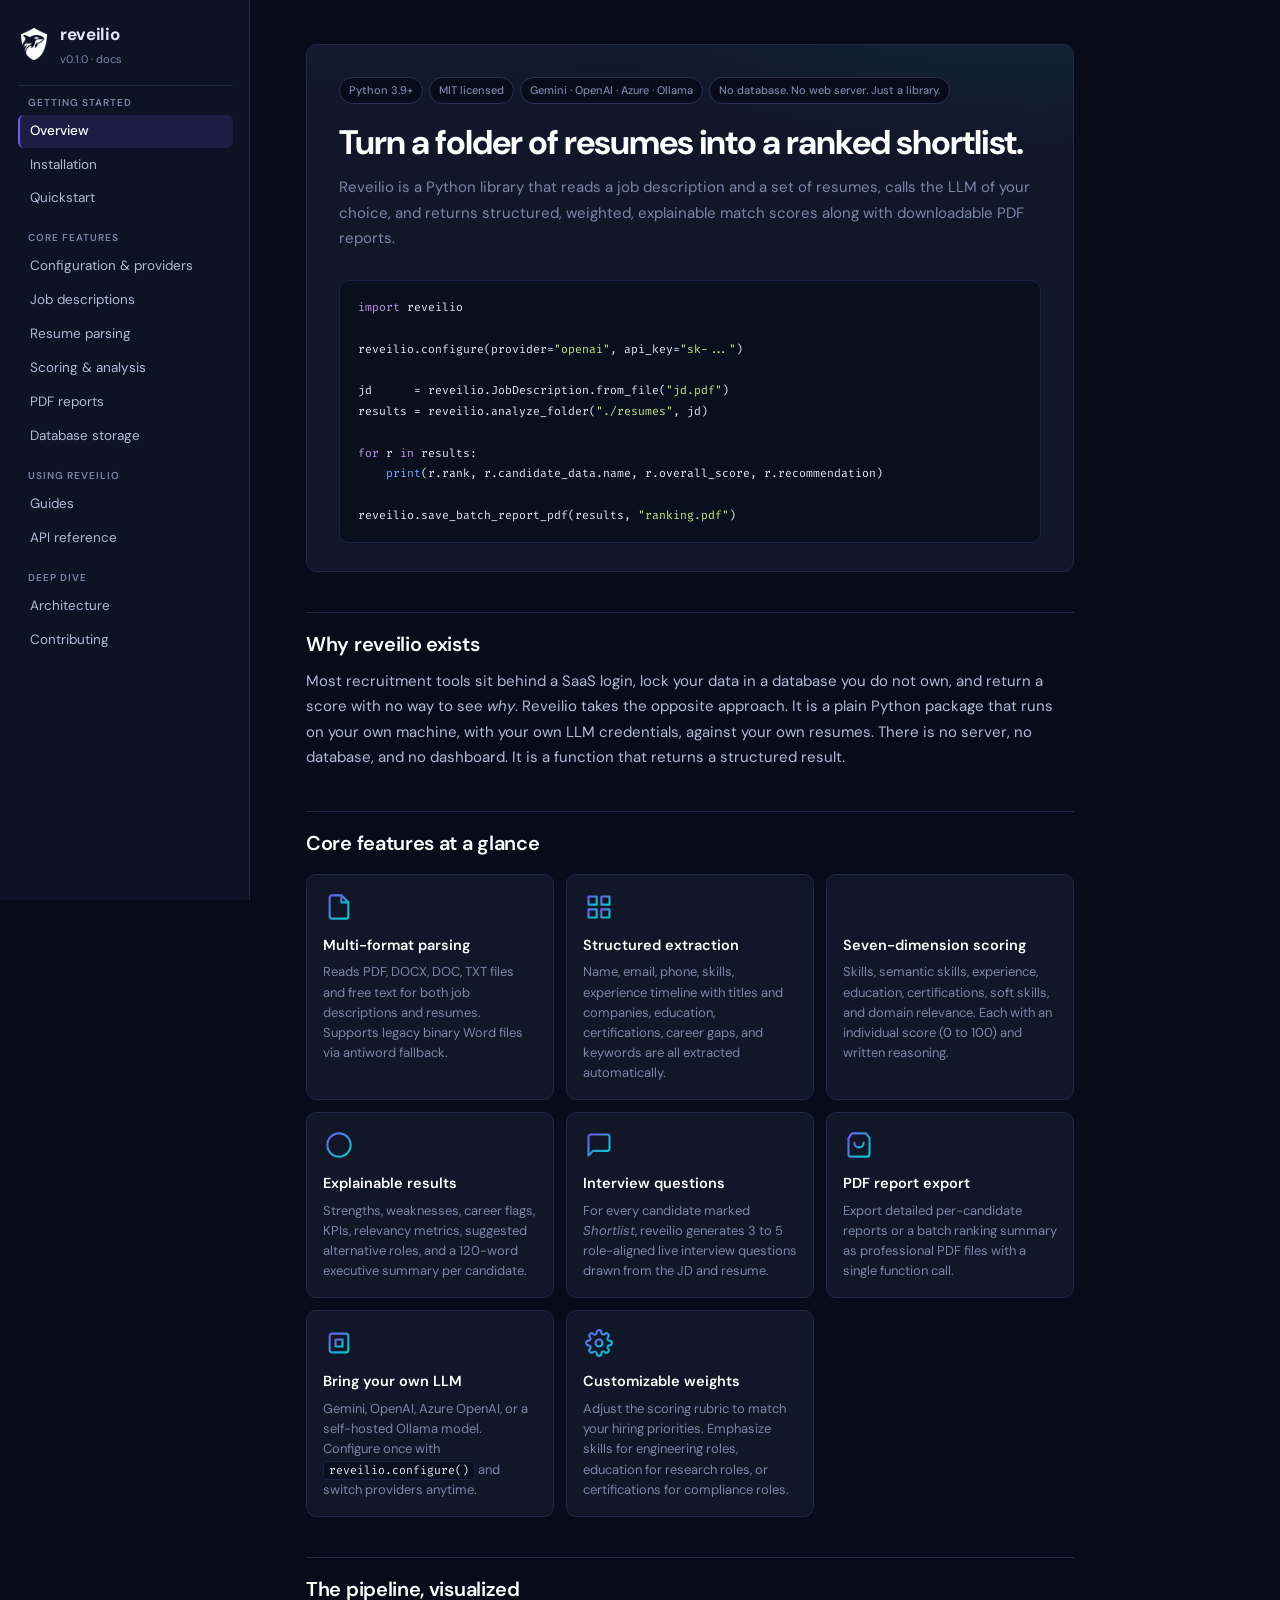
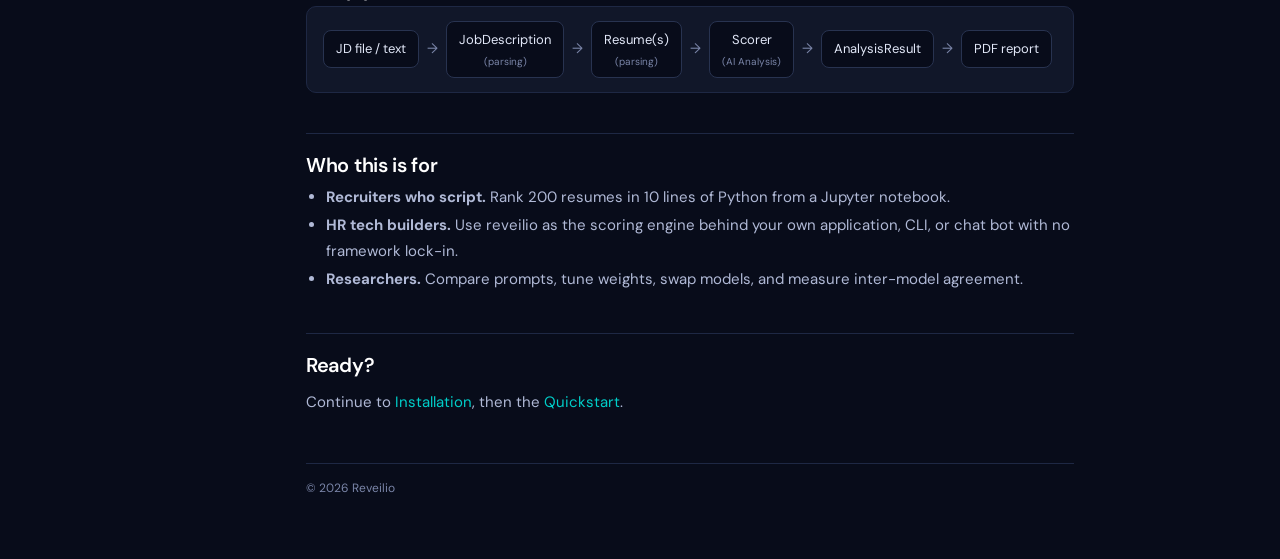
==== docs/index.html @ 4799bc82 "feat: add database storage support (SQLite, PostgreSQL, MySQL, MongoDB)   - Add reveilio.connect_db(" ====
<!doctype html>
<html lang="en">
<head>
<meta charset="utf-8" />
<meta name="viewport" content="width=device-width, initial-scale=1" />
<title>Reveilio: LLM-powered resume scoring</title>
<link rel="icon" type="image/png" href="assets/logo.png" />
<link rel="stylesheet" href="assets/style.css" />
</head>
<body>
<div class="layout">
  <aside class="sidebar">
    <div class="brand">
      <img class="logo" src="assets/logo.png" alt="Reveilio logo" />
      <div>
        <h1>reveilio</h1>
        <small>v0.1.0 · docs</small>
      </div>
    </div>
    <nav>
      <div class="section-label">Getting started</div>
      <ul>
        <li><a class="active" href="index.html">Overview</a></li>
        <li><a href="installation.html">Installation</a></li>
        <li><a href="quickstart.html">Quickstart</a></li>
      </ul>
      <div class="section-label">Core features</div>
      <ul>
        <li><a href="configuration.html">Configuration &amp; providers</a></li>
        <li><a href="job-descriptions.html">Job descriptions</a></li>
        <li><a href="resume-parsing.html">Resume parsing</a></li>
        <li><a href="scoring.html">Scoring &amp; analysis</a></li>
        <li><a href="reports.html">PDF reports</a></li>
        <li><a href="database.html">Database storage</a></li>
      </ul>
      <div class="section-label">Using reveilio</div>
      <ul>
        <li><a href="guides.html">Guides</a></li>
        <li><a href="api-reference.html">API reference</a></li>
      </ul>
      <div class="section-label">Deep dive</div>
      <ul>
        <li><a href="architecture.html">Architecture</a></li>
        <li><a href="contributing.html">Contributing</a></li>
      </ul>
    </nav>
  </aside>

  <main>
    <section class="hero">
      <div class="badges">
        <span class="badge">Python 3.9+</span>
        <span class="badge">MIT licensed</span>
        <span class="badge">Gemini &middot; OpenAI &middot; Azure &middot; Ollama</span>
        <span class="badge">No database. No web server. Just a library.</span>
      </div>
      <h1>Turn a folder of resumes into a ranked shortlist.</h1>
      <p class="subtitle">
        Reveilio is a Python library that reads a job description and a set of resumes,
        calls the LLM of your choice, and returns structured, weighted, explainable
        match scores along with downloadable PDF reports.
      </p>

<pre><code><span class="tok-k">import</span> reveilio

reveilio.configure(provider=<span class="tok-s">"openai"</span>, api_key=<span class="tok-s">"sk-..."</span>)

jd      = reveilio.JobDescription.from_file(<span class="tok-s">"jd.pdf"</span>)
results = reveilio.analyze_folder(<span class="tok-s">"./resumes"</span>, jd)

<span class="tok-k">for</span> r <span class="tok-k">in</span> results:
    <span class="tok-f">print</span>(r.rank, r.candidate_data.name, r.overall_score, r.recommendation)

reveilio.save_batch_report_pdf(results, <span class="tok-s">"ranking.pdf"</span>)</code></pre>
    </section>

    <h2>Why reveilio exists</h2>
    <p>
      Most recruitment tools sit behind a SaaS login, lock your data in a database you
      do not own, and return a score with no way to see <em>why</em>. Reveilio takes
      the opposite approach. It is a plain Python package that runs on your own machine,
      with your own LLM credentials, against your own resumes. There is no server, no
      database, and no dashboard. It is a function that returns a structured result.
    </p>

    <h2>Core features at a glance</h2>
    <div class="card-grid">
      <div class="card">
        <div class="icon"><svg xmlns="http://www.w3.org/2000/svg" viewBox="0 0 24 24" fill="none" stroke="url(#ig1)" stroke-width="1.8" stroke-linecap="round" stroke-linejoin="round"><defs><linearGradient id="ig1" x1="0" y1="0" x2="1" y2="1"><stop offset="0%" stop-color="#6c5ce7"/><stop offset="100%" stop-color="#00cec9"/></linearGradient></defs><path d="M14 2H6a2 2 0 0 0-2 2v16a2 2 0 0 0 2 2h12a2 2 0 0 0 2-2V8z"/><polyline points="14 2 14 8 20 8"/><line x1="16" y1="13" x2="8" y2="13"/><line x1="16" y1="17" x2="8" y2="17"/><polyline points="10 9 9 9 8 9"/></svg></div>
        <h3>Multi-format parsing</h3>
        <p>Reads PDF, DOCX, DOC, TXT files and free text for both job descriptions and resumes. Supports legacy binary Word files via antiword fallback.</p>
      </div>
      <div class="card">
        <div class="icon"><svg xmlns="http://www.w3.org/2000/svg" viewBox="0 0 24 24" fill="none" stroke="url(#ig2)" stroke-width="1.8" stroke-linecap="round" stroke-linejoin="round"><defs><linearGradient id="ig2" x1="0" y1="0" x2="1" y2="1"><stop offset="0%" stop-color="#6c5ce7"/><stop offset="100%" stop-color="#00cec9"/></linearGradient></defs><rect x="3" y="3" width="7" height="7"/><rect x="14" y="3" width="7" height="7"/><rect x="14" y="14" width="7" height="7"/><rect x="3" y="14" width="7" height="7"/></svg></div>
        <h3>Structured extraction</h3>
        <p>Name, email, phone, skills, experience timeline with titles and companies, education, certifications, career gaps, and keywords are all extracted automatically.</p>
      </div>
      <div class="card">
        <div class="icon"><svg xmlns="http://www.w3.org/2000/svg" viewBox="0 0 24 24" fill="none" stroke="url(#ig3)" stroke-width="1.8" stroke-linecap="round" stroke-linejoin="round"><defs><linearGradient id="ig3" x1="0" y1="0" x2="1" y2="1"><stop offset="0%" stop-color="#6c5ce7"/><stop offset="100%" stop-color="#00cec9"/></linearGradient></defs><line x1="18" y1="20" x2="18" y2="10"/><line x1="12" y1="20" x2="12" y2="4"/><line x1="6" y1="20" x2="6" y2="14"/></svg></div>
        <h3>Seven-dimension scoring</h3>
        <p>Skills, semantic skills, experience, education, certifications, soft skills, and domain relevance. Each with an individual score (0 to 100) and written reasoning.</p>
      </div>
      <div class="card">
        <div class="icon"><svg xmlns="http://www.w3.org/2000/svg" viewBox="0 0 24 24" fill="none" stroke="url(#ig4)" stroke-width="1.8" stroke-linecap="round" stroke-linejoin="round"><defs><linearGradient id="ig4" x1="0" y1="0" x2="1" y2="1"><stop offset="0%" stop-color="#6c5ce7"/><stop offset="100%" stop-color="#00cec9"/></linearGradient></defs><circle cx="12" cy="12" r="10"/><line x1="12" y1="16" x2="12" y2="12"/><line x1="12" y1="8" x2="12.01" y2="8"/></svg></div>
        <h3>Explainable results</h3>
        <p>Strengths, weaknesses, career flags, KPIs, relevancy metrics, suggested alternative roles, and a 120-word executive summary per candidate.</p>
      </div>
      <div class="card">
        <div class="icon"><svg xmlns="http://www.w3.org/2000/svg" viewBox="0 0 24 24" fill="none" stroke="url(#ig5)" stroke-width="1.8" stroke-linecap="round" stroke-linejoin="round"><defs><linearGradient id="ig5" x1="0" y1="0" x2="1" y2="1"><stop offset="0%" stop-color="#6c5ce7"/><stop offset="100%" stop-color="#00cec9"/></linearGradient></defs><path d="M21 15a2 2 0 0 1-2 2H7l-4 4V5a2 2 0 0 1 2-2h14a2 2 0 0 1 2 2z"/></svg></div>
        <h3>Interview questions</h3>
        <p>For every candidate marked <em>Shortlist</em>, reveilio generates 3 to 5 role-aligned live interview questions drawn from the JD and resume.</p>
      </div>
      <div class="card">
        <div class="icon"><svg xmlns="http://www.w3.org/2000/svg" viewBox="0 0 24 24" fill="none" stroke="url(#ig6)" stroke-width="1.8" stroke-linecap="round" stroke-linejoin="round"><defs><linearGradient id="ig6" x1="0" y1="0" x2="1" y2="1"><stop offset="0%" stop-color="#6c5ce7"/><stop offset="100%" stop-color="#00cec9"/></linearGradient></defs><path d="M6 2L3 6v14a2 2 0 0 0 2 2h14a2 2 0 0 0 2-2V6l-3-4z"/><line x1="3" y1="6" x2="21" y2="6"/><path d="M16 10a4 4 0 0 1-8 0"/></svg></div>
        <h3>PDF report export</h3>
        <p>Export detailed per-candidate reports or a batch ranking summary as professional PDF files with a single function call.</p>
      </div>
      <div class="card">
        <div class="icon"><svg xmlns="http://www.w3.org/2000/svg" viewBox="0 0 24 24" fill="none" stroke="url(#ig7)" stroke-width="1.8" stroke-linecap="round" stroke-linejoin="round"><defs><linearGradient id="ig7" x1="0" y1="0" x2="1" y2="1"><stop offset="0%" stop-color="#6c5ce7"/><stop offset="100%" stop-color="#00cec9"/></linearGradient></defs><rect x="4" y="4" width="16" height="16" rx="2" ry="2"/><rect x="9" y="9" width="6" height="6"/><line x1="9" y1="1" x2="9" y2="4"/><line x1="15" y1="1" x2="15" y2="4"/><line x1="9" y1="20" x2="9" y2="23"/><line x1="15" y1="20" x2="15" y2="23"/><line x1="20" y1="9" x2="23" y2="9"/><line x1="20" y1="14" x2="23" y2="14"/><line x1="1" y1="9" x2="4" y2="9"/><line x1="1" y1="14" x2="4" y2="14"/></svg></div>
        <h3>Bring your own LLM</h3>
        <p>Gemini, OpenAI, Azure OpenAI, or a self-hosted Ollama model. Configure once with <code>reveilio.configure()</code> and switch providers anytime.</p>
      </div>
      <div class="card">
        <div class="icon"><svg xmlns="http://www.w3.org/2000/svg" viewBox="0 0 24 24" fill="none" stroke="url(#ig8)" stroke-width="1.8" stroke-linecap="round" stroke-linejoin="round"><defs><linearGradient id="ig8" x1="0" y1="0" x2="1" y2="1"><stop offset="0%" stop-color="#6c5ce7"/><stop offset="100%" stop-color="#00cec9"/></linearGradient></defs><circle cx="12" cy="12" r="3"/><path d="M19.4 15a1.65 1.65 0 0 0 .33 1.82l.06.06a2 2 0 0 1-2.83 2.83l-.06-.06a1.65 1.65 0 0 0-1.82-.33 1.65 1.65 0 0 0-1 1.51V21a2 2 0 0 1-4 0v-.09A1.65 1.65 0 0 0 9 19.4a1.65 1.65 0 0 0-1.82.33l-.06.06a2 2 0 0 1-2.83-2.83l.06-.06A1.65 1.65 0 0 0 4.68 15a1.65 1.65 0 0 0-1.51-1H3a2 2 0 0 1 0-4h.09A1.65 1.65 0 0 0 4.6 9a1.65 1.65 0 0 0-.33-1.82l-.06-.06a2 2 0 0 1 2.83-2.83l.06.06A1.65 1.65 0 0 0 9 4.68a1.65 1.65 0 0 0 1-1.51V3a2 2 0 0 1 4 0v.09a1.65 1.65 0 0 0 1 1.51 1.65 1.65 0 0 0 1.82-.33l.06-.06a2 2 0 0 1 2.83 2.83l-.06.06A1.65 1.65 0 0 0 19.4 9a1.65 1.65 0 0 0 1.51 1H21a2 2 0 0 1 0 4h-.09a1.65 1.65 0 0 0-1.51 1z"/></svg></div>
        <h3>Customizable weights</h3>
        <p>Adjust the scoring rubric to match your hiring priorities. Emphasize skills for engineering roles, education for research roles, or certifications for compliance roles.</p>
      </div>
    </div>

    <h2>The pipeline, visualized</h2>
    <div class="flow">
      <div class="step">JD file / text</div>
      <div class="arrow">&#8594;</div>
      <div class="step">JobDescription<br/><small>(parsing)</small></div>
      <div class="arrow">&#8594;</div>
      <div class="step">Resume(s)<br/><small>(parsing)</small></div>
      <div class="arrow">&#8594;</div>
      <div class="step">Scorer<br/><small>(AI Analysis)</small></div>
      <div class="arrow">&#8594;</div>
      <div class="step">AnalysisResult</div>
      <div class="arrow">&#8594;</div>
      <div class="step">PDF report</div>
    </div>

    <h2>Who this is for</h2>
    <ul>
      <li><strong>Recruiters who script.</strong> Rank 200 resumes in 10 lines of Python from a Jupyter notebook.</li>
      <li><strong>HR tech builders.</strong> Use reveilio as the scoring engine behind your own application, CLI, or chat bot with no framework lock-in.</li>
      <li><strong>Researchers.</strong> Compare prompts, tune weights, swap models, and measure inter-model agreement.</li>
    </ul>

    <h2>Ready?</h2>
    <p>Continue to <a href="installation.html">Installation</a>, then the <a href="quickstart.html">Quickstart</a>.</p>

    <footer>&copy; 2026 Reveilio</footer>
  </main>
</div>
<script>
document.addEventListener('DOMContentLoaded', function() {
  document.querySelectorAll('pre').forEach(function(pre) {
    var btn = document.createElement('button');
    btn.className = 'copy-btn';
    btn.textContent = 'Copy';
    btn.addEventListener('click', function() {
      var code = pre.querySelector('code');
      var text = (code || pre).textContent;
      navigator.clipboard.writeText(text).then(function() {
        btn.textContent = 'Copied';
        btn.classList.add('copied');
        setTimeout(function() {
          btn.textContent = 'Copy';
          btn.classList.remove('copied');
        }, 1500);
      });
    });
    pre.appendChild(btn);
  });
});
</script>
</body>
</html>
---- docs/assets/style.css ----
/* Reveilio docs */
@import url('https://fonts.googleapis.com/css2?family=DM+Sans:ital,opsz,wght@0,9..40,300;0,9..40,400;0,9..40,500;0,9..40,600;0,9..40,700;1,9..40,400&family=Fira+Code:wght@400;500&display=swap');

:root {
  --bg: #080c1a;
  --bg-soft: #0d1225;
  --panel: #111729;
  --panel-hover: #161e36;
  --border: #1e2844;
  --border-light: #283350;
  --text: #e2e8f8;
  --text-secondary: #b0b9d6;
  --muted: #7a85a8;
  --accent: #6c5ce7;
  --accent-glow: rgba(108, 92, 231, .15);
  --cyan: #00cec9;
  --cyan-glow: rgba(0, 206, 201, .12);
  --ok: #00b894;
  --warn: #fdcb6e;
  --bad: #ff6b6b;
  --code-bg: #0a0f1e;
  --code-border: #1a2240;
  --radius: 10px;
  --font: 'DM Sans', system-ui, -apple-system, sans-serif;
  --mono: 'Fira Code', 'JetBrains Mono', ui-monospace, SFMono-Regular, Menlo, monospace;
  --sidebar-w: 250px;
}

*, *::before, *::after { box-sizing: border-box; margin: 0; }

html {
  scroll-behavior: smooth;
  -webkit-font-smoothing: antialiased;
  -moz-osx-font-smoothing: grayscale;
}

body {
  background: var(--bg);
  color: var(--text);
  font-family: var(--font);
  font-size: 15px;
  line-height: 1.7;
}

a { color: var(--cyan); text-decoration: none; transition: color .15s; }
a:hover { color: #55eee8; text-decoration: none; }

::selection { background: rgba(108, 92, 231, .35); color: #fff; }

/* ============================================
   LAYOUT
   ============================================ */
.layout {
  display: grid;
  grid-template-columns: var(--sidebar-w) 1fr;
  min-height: 100vh;
}

/* ============================================
   SIDEBAR
   ============================================ */
aside.sidebar {
  background: var(--bg-soft);
  border-right: 1px solid var(--border);
  padding: 20px 16px 20px 18px;
  position: sticky;
  top: 0;
  height: 100vh;
  overflow-y: auto;
  scrollbar-width: none;          /* Firefox */
  -ms-overflow-style: none;       /* IE / Edge */
}
aside.sidebar::-webkit-scrollbar {
  display: none;                  /* Chrome / Safari */
}

.brand {
  display: flex;
  align-items: center;
  gap: 10px;
  padding-bottom: 16px;
  margin-bottom: 8px;
  border-bottom: 1px solid var(--border);
}
.brand .logo { width: 32px; height: 32px; object-fit: contain; flex-shrink: 0; }
.brand h1 { font-size: 17px; font-weight: 700; margin: 0; letter-spacing: -.02em; }
.brand small { color: var(--muted); font-size: 11px; display: block; margin-top: 1px; }

aside nav ul { list-style: none; padding: 0; margin: 0; }
aside nav li { margin: 1px 0; }
aside nav a {
  display: block;
  padding: 5px 10px;
  border-radius: 6px;
  color: var(--text-secondary);
  font-size: 13.5px;
  font-weight: 400;
  transition: all .12s;
  border-left: 2px solid transparent;
}
aside nav a:hover {
  background: var(--panel-hover);
  color: var(--text);
}
aside nav a.active {
  background: var(--accent-glow);
  color: #fff;
  font-weight: 500;
  border-left-color: var(--accent);
}
aside .section-label {
  text-transform: uppercase;
  color: var(--muted);
  font-size: 10px;
  font-weight: 600;
  letter-spacing: .1em;
  margin: 14px 0 4px 10px;
}
aside .section-label:first-of-type { margin-top: 6px; }

/* ============================================
   MAIN CONTENT
   ============================================ */
main {
  padding: 44px 56px 60px;
  max-width: 880px;
}
main h1 {
  font-size: 30px;
  font-weight: 700;
  letter-spacing: -.025em;
  margin-bottom: 4px;
  color: #fff;
}
main h2 {
  font-size: 20px;
  font-weight: 600;
  margin-top: 40px;
  padding-top: 14px;
  border-top: 1px solid var(--border);
  color: #fff;
  letter-spacing: -.015em;
}
main h3 {
  font-size: 16px;
  font-weight: 600;
  margin-top: 24px;
  color: var(--text);
}
main p { color: var(--text-secondary); margin: 8px 0; }
main li { color: var(--text-secondary); margin: 3px 0; }
main ul { padding-left: 20px; }
main ol { padding-left: 20px; }
main .subtitle {
  color: var(--muted);
  font-size: 15px;
  margin-top: 2px;
  margin-bottom: 28px;
}

/* ============================================
   HERO
   ============================================ */
.hero {
  background:
    radial-gradient(700px 200px at 5% -30%, rgba(108,92,231,.2), transparent),
    radial-gradient(500px 180px at 95% -15%, rgba(0,206,201,.12), transparent),
    var(--panel);
  border: 1px solid var(--border);
  border-radius: var(--radius);
  padding: 32px 32px 28px;
  margin-bottom: 28px;
}
.hero h1 { font-size: 34px; letter-spacing: -.03em; }
.badges { display: flex; gap: 6px; flex-wrap: wrap; margin-bottom: 10px; }
.badge {
  font-size: 11px;
  font-weight: 500;
  padding: 3px 9px;
  border-radius: 999px;
  background: var(--bg);
  border: 1px solid var(--border-light);
  color: var(--muted);
}

/* ============================================
   CODE
   ============================================ */
pre, code { font-family: var(--mono); }
code {
  background: var(--code-bg);
  border: 1px solid var(--code-border);
  padding: 1px 5px;
  border-radius: 4px;
  font-size: 0.88em;
  color: var(--text);
}
pre {
  position: relative;
  background: var(--code-bg);
  border: 1px solid var(--code-border);
  border-radius: var(--radius);
  padding: 16px 18px;
  overflow-x: auto;
  font-size: 13px;
  line-height: 1.6;
}
pre code { background: transparent; border: 0; padding: 0; }

/* Copy button */
.copy-btn {
  position: absolute;
  top: 8px;
  right: 8px;
  background: var(--panel);
  border: 1px solid var(--border-light);
  color: var(--muted);
  font-family: var(--font);
  font-size: 11px;
  font-weight: 500;
  padding: 3px 10px;
  border-radius: 5px;
  cursor: pointer;
  opacity: 0;
  transition: opacity .15s, background .15s, color .15s;
  z-index: 1;
  line-height: 1.4;
}
pre:hover .copy-btn { opacity: 1; }
.copy-btn:hover { background: var(--border-light); color: var(--text); }
.copy-btn.copied { color: var(--ok); border-color: var(--ok); }

.tok-k { color: #c792ea; }
.tok-s { color: #c3e88d; }
.tok-c { color: #546e8a; font-style: italic; }
.tok-f { color: #82aaff; }
.tok-n { color: #f78c6c; }

/* ============================================
   TABLES
   ============================================ */
table { width: 100%; border-collapse: collapse; margin: 14px 0; }
th, td {
  text-align: left;
  border-bottom: 1px solid var(--border);
  padding: 8px 10px;
  font-size: 13.5px;
}
th {
  color: var(--muted);
  font-weight: 600;
  font-size: 11px;
  text-transform: uppercase;
  letter-spacing: .07em;
}
td { color: var(--text-secondary); }

/* ============================================
   CARDS
   ============================================ */
.card-grid {
  display: grid;
  grid-template-columns: repeat(auto-fit, minmax(220px, 1fr));
  gap: 12px;
  margin: 14px 0 8px;
}
.card {
  background: var(--panel);
  border: 1px solid var(--border);
  border-radius: var(--radius);
  padding: 16px;
  transition: border-color .2s, transform .2s;
}
.card:hover {
  border-color: var(--border-light);
  transform: translateY(-1px);
}
.card h3 { margin: 0 0 5px; font-size: 14.5px; color: #fff; }
.card p { margin: 0; color: var(--muted); font-size: 13px; line-height: 1.55; }
.card .icon {
  width: 32px; height: 32px;
  margin-bottom: 10px;
  display: flex;
  align-items: center;
  justify-content: center;
}
.card .icon svg {
  width: 28px; height: 28px;
}

/* ============================================
   CALLOUTS
   ============================================ */
.note, .warn, .tip {
  border-left: 3px solid var(--accent);
  background: var(--accent-glow);
  padding: 10px 14px;
  border-radius: 6px;
  margin: 14px 0;
  font-size: 14px;
}
.warn { border-color: var(--warn); background: rgba(253,203,110,.06); }
.tip  { border-color: var(--ok);   background: rgba(0,184,148,.06); }
.note strong, .warn strong, .tip strong { color: #fff; }

/* ============================================
   FLOW DIAGRAM
   ============================================ */
.flow {
  display: flex;
  gap: 8px;
  align-items: center;
  flex-wrap: wrap;
  background: var(--panel);
  border: 1px solid var(--border);
  border-radius: var(--radius);
  padding: 14px 16px;
}
.flow .step {
  background: var(--bg);
  border: 1px solid var(--border-light);
  padding: 7px 12px;
  border-radius: 8px;
  font-size: 13px;
  text-align: center;
  color: var(--text);
}
.flow .step small { display: block; font-size: 10px; color: var(--muted); margin-top: 2px; }
.flow .arrow { color: var(--muted); font-size: 14px; }

/* ============================================
   API SIGNATURES
   ============================================ */
.sig {
  background: var(--code-bg);
  border: 1px solid var(--code-border);
  border-radius: 8px;
  padding: 12px 14px;
  font-family: var(--mono);
  font-size: 13px;
  margin: 8px 0 12px;
  line-height: 1.55;
  overflow-x: auto;
}
.sig .name { color: #82aaff; }
.sig .type { color: #c792ea; }

/* ============================================
   MISC
   ============================================ */
.kbd {
  font-family: var(--mono);
  font-size: 11px;
  border: 1px solid var(--border);
  background: var(--bg-soft);
  padding: 2px 5px;
  border-radius: 3px;
  color: var(--muted);
}

footer {
  margin-top: 48px;
  padding-top: 14px;
  border-top: 1px solid var(--border);
  color: var(--muted);
  font-size: 12px;
}

/* ============================================
   RESPONSIVE
   ============================================ */
@media (max-width: 900px) {
  .layout { grid-template-columns: 1fr; }
  aside.sidebar {
    position: static;
    height: auto;
    border-right: 0;
    border-bottom: 1px solid var(--border);
    padding: 16px;
  }
  main { padding: 24px 20px; }
  .hero h1 { font-size: 26px; }
  main h1 { font-size: 24px; }
}
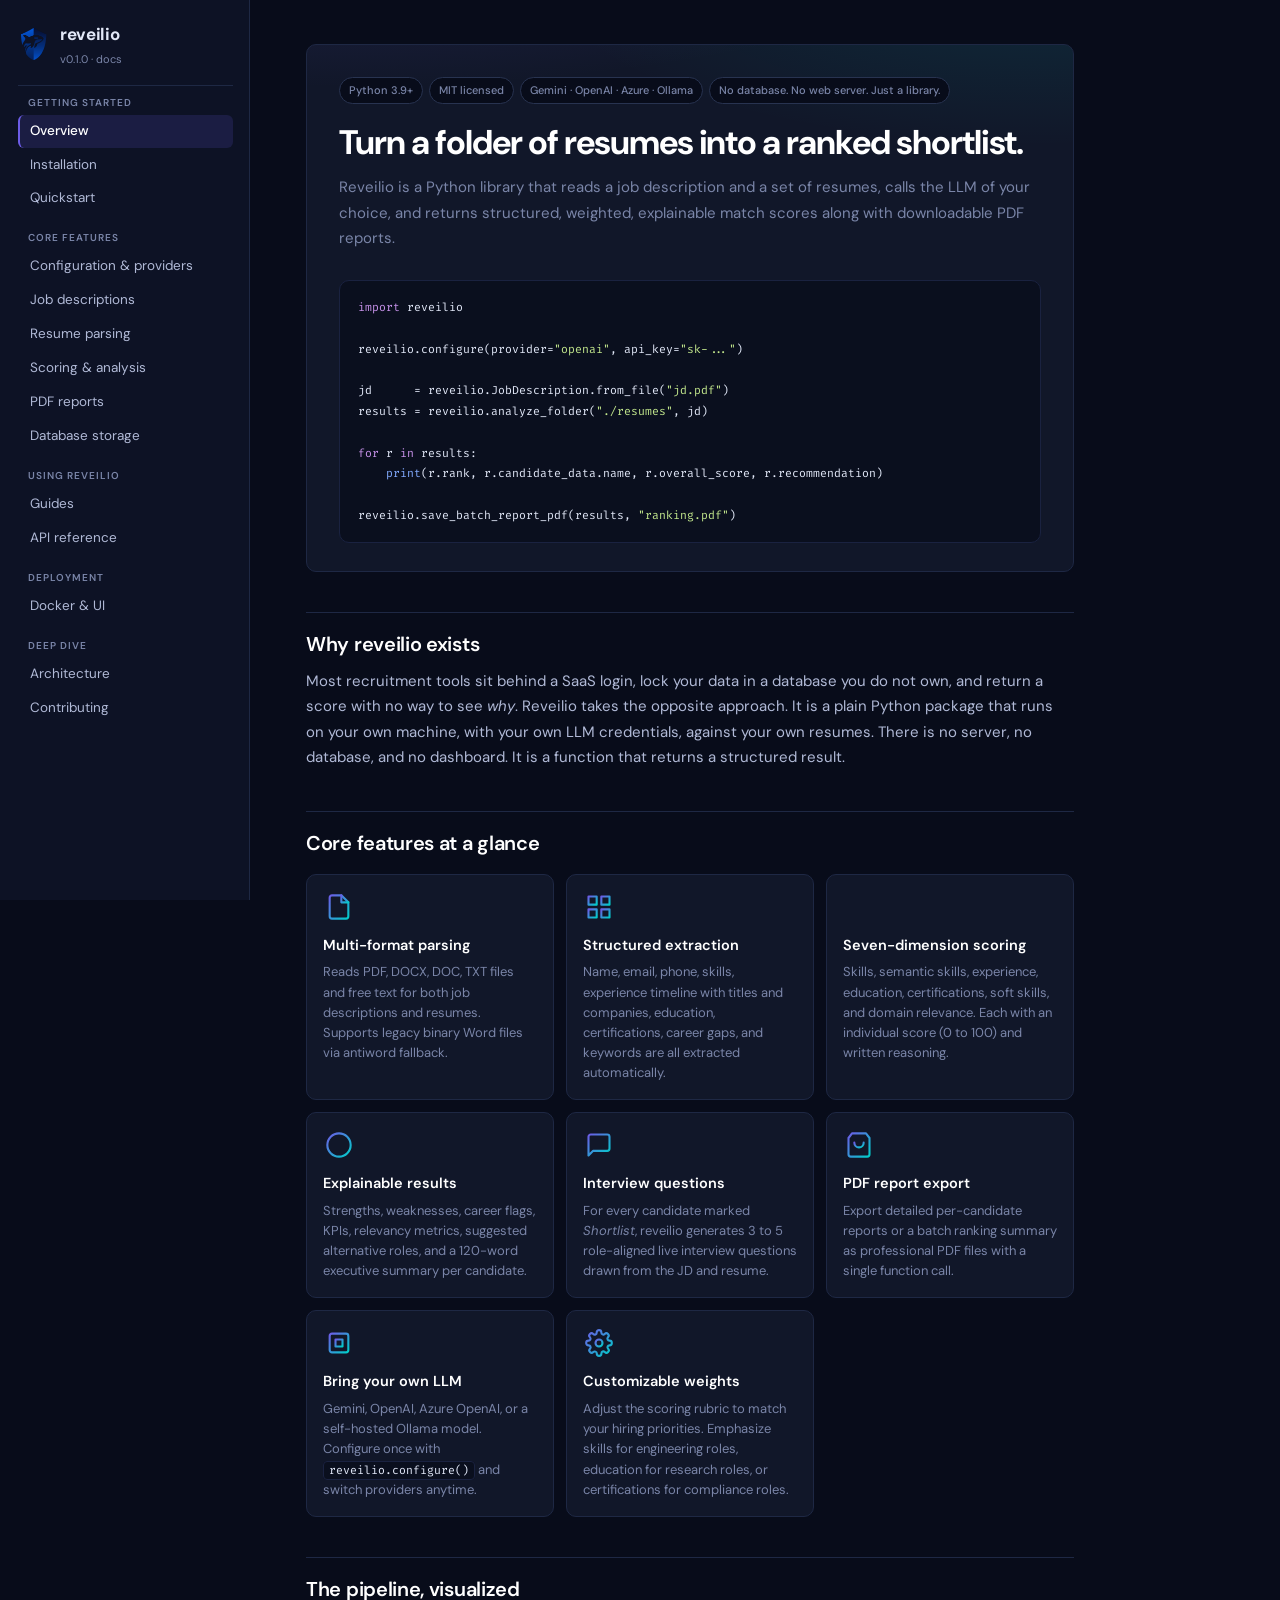
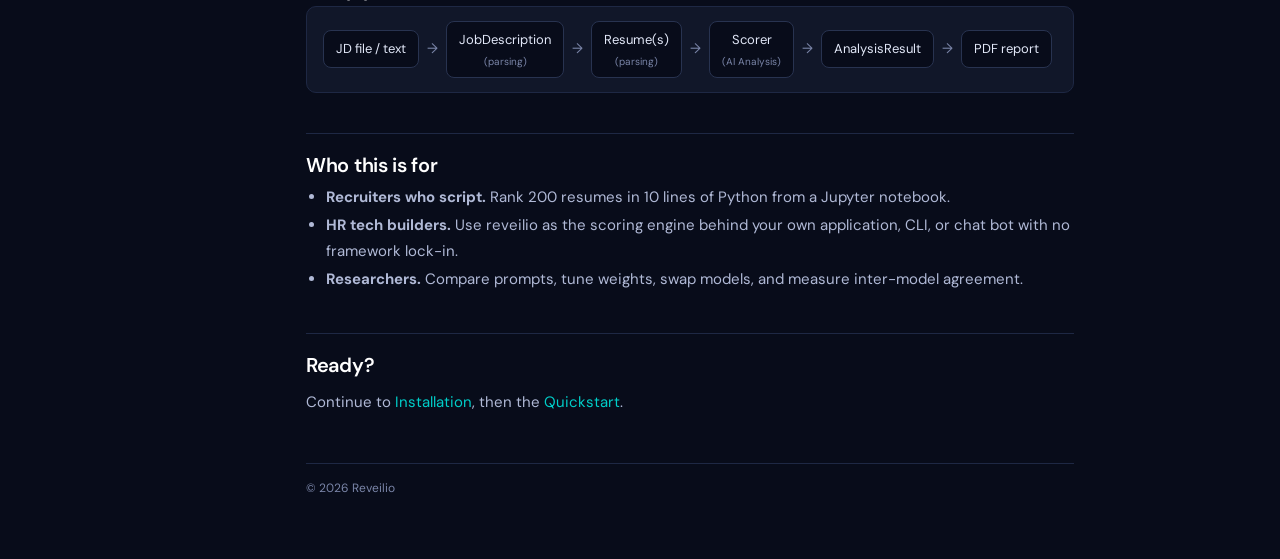
==== commit 11fc2ee6: "Docker support integrated with UI feature" ====
--- a/docs/index.html
+++ b/docs/index.html
@@ -37,6 +37,10 @@
       <ul>
         <li><a href="guides.html">Guides</a></li>
         <li><a href="api-reference.html">API reference</a></li>
+      </ul>
+      <div class="section-label">Deployment</div>
+      <ul>
+        <li><a href="docker.html">Docker &amp; UI</a></li>
       </ul>
       <div class="section-label">Deep dive</div>
       <ul>
